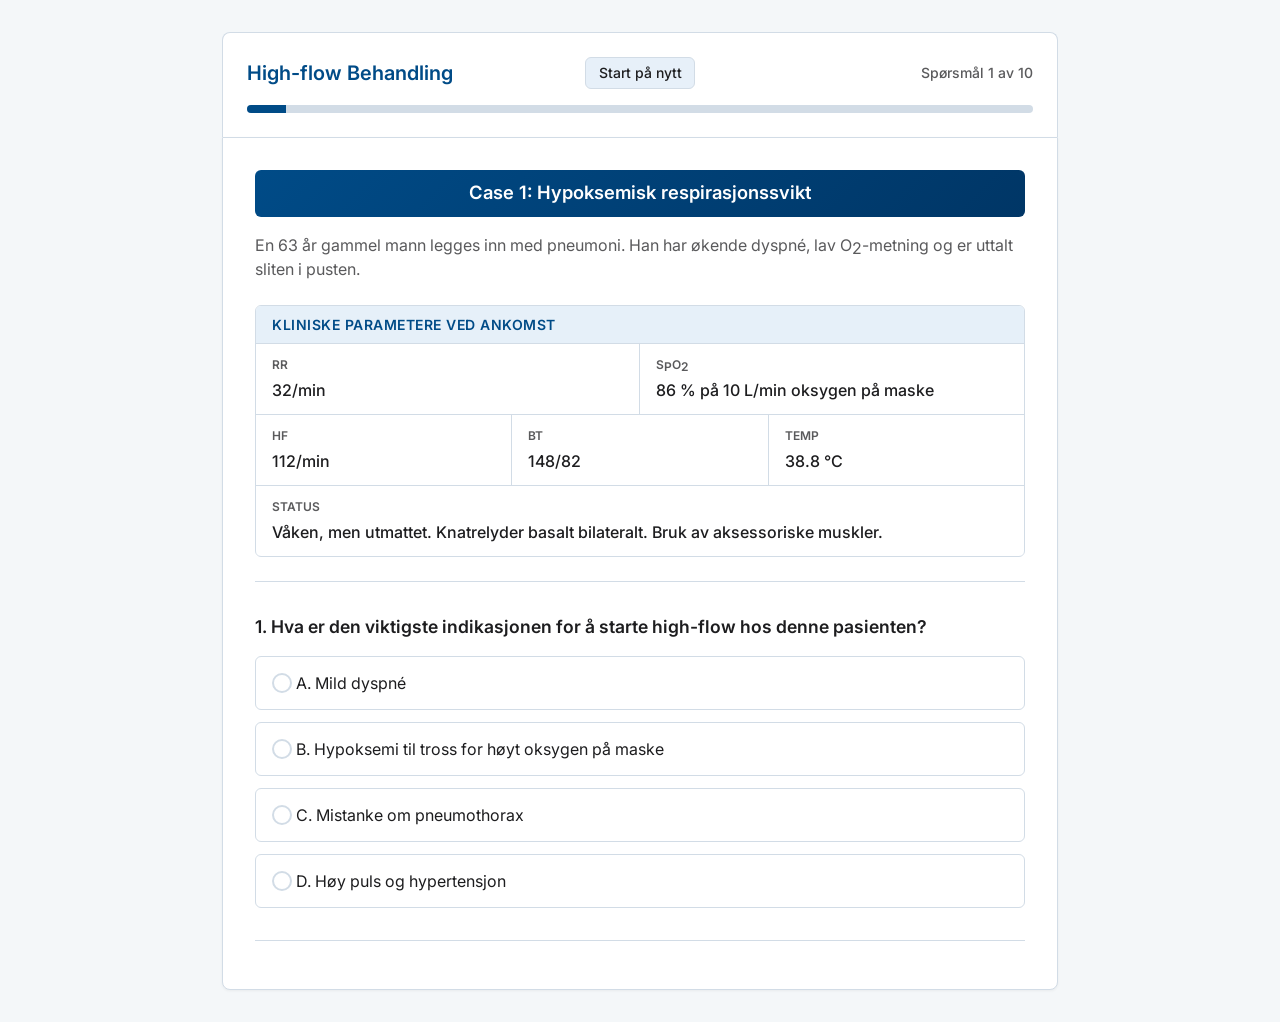
==== Adaptiv_Versjon/index.html @ 36c6d7aa "Oppdaterer prosjektet med adaptiv versjon og forbedringer" ====
<!DOCTYPE html>
<html lang="no">
<head>
    <meta charset="UTF-8">
    <meta name="viewport" content="width=device-width, initial-scale=1.0">
    <title>High-flow Behandling: Case-oppgaver</title>
    <link rel="stylesheet" href="style.css">
    <link href="https://fonts.googleapis.com/css2?family=Inter:wght@300;400;500;600;700&display=swap" rel="stylesheet">
</head>
<body>

    <div id="app-container" class="app-container">
        
        <!-- Header & Progress -->
        <header class="app-header">
            <div class="header-top">
                <h1>High-flow Behandling</h1>
                <button class="btn btn-secondary btn-sm" onclick="resetProgress(this)">Start på nytt</button>
                <span class="progress-text" id="progress-text">Spørsmål 1 av 10</span>
            </div>
            <div class="progress-bar-container">
                <div class="progress-bar-fill" id="progress-bar-fill"></div>
            </div>
        </header>

        <!-- Main Content Area -->
        <main class="app-main">
            <!-- Clinical Case Context -->
            <section class="case-section">
                <h2 id="case-title" class="case-title">Case tittel</h2>
                <div class="case-description" id="case-description">
                    Pasientbeskrivelse...
                </div>

                <!-- Clinical Data Box (Vitalia) -->
                <div class="clinical-data-box">
                    <div class="clinical-header">Kliniske parametere ved ankomst</div>
                    <div class="clinical-grid" id="clinical-grid">
                        <!-- Genereres fra JS -->
                    </div>
                </div>
            </section>

            <!-- Question and Options Area -->
            <section class="question-section" id="question-section">
                <h3 class="question-text" id="question-text">Spørsmålstekst?</h3>
                <div class="options-container" id="options-container">
                    <!-- Genereres fra JS -->
                </div>
            </section>

            <!-- Reasoning (Feedback) Area -->
            <section class="feedback-section hidden" id="feedback-section">
                <div class="feedback-box" id="feedback-box">
                    <p class="feedback-text" id="feedback-text">Feedback kommer her...</p>
                </div>
            </section>

            <!-- Action Area -->
            <footer class="app-footer">
                <button id="back-btn" class="btn btn-secondary btn-back hidden" onclick="previousQuestion()">Tilbake</button>
                <button id="next-btn" class="btn btn-primary btn-next hidden" onclick="nextQuestion()">Neste</button>
            </footer>
        </main>

        <!-- Completion Screen -->
        <div id="completion-screen" class="completion-screen hidden">
            <div class="completion-card">
                <h2>🎉 Bra jobbet!</h2>
                <p id="completion-score"></p>
                <p>Du har nå fullført oppgavene og kan gå videre til neste side.</p>
                <button class="btn btn-primary" onclick="restartModule()">Start på nytt</button>
            </div>
        </div>

    </div>

    <script src="script.js"></script>
</body>
</html>
---- Adaptiv_Versjon/style.css ----
:root {
    /* Clinical Color Palette */
    --hso-blue: #004b87;
    --hso-blue-light: #e6f0f9;
    --hso-blue-hover: #003666;
    
    --bg-main: #f4f7f9;
    --bg-card: #ffffff;
    
    --text-primary: #1d1d1f;
    --text-secondary: #5a5a5c;
    
    --border-color: #d2dce6;
    --shadow-sm: 0 1px 3px rgba(0,0,0,0.05);
    --shadow-md: 0 4px 6px rgba(0,0,0,0.05), 0 1px 3px rgba(0,0,0,0.1);
    
    /* Feedback Colors */
    --correct-border: #28a745;
    --correct-bg: #eafbee;
    --correct-text: #1d7c30;
    
    --incorrect-border: #dc3545;
    --incorrect-bg: #fbeded;
    --incorrect-text: #b02331;
    
    --clinical-red: #d32f2f; /* For vital signs like high pulse/low spo2 if we want to highlight, but sticking to clinical neutral for now */
    
    --transition: all 0.2s ease;
}

* {
    box-sizing: border-box;
    margin: 0;
    padding: 0;
}

body {
    font-family: 'Inter', -apple-system, sans-serif;
    background-color: var(--bg-main);
    color: var(--text-primary);
    line-height: 1.5;
}

sub {
    font-size: 1em;
    vertical-align: -0.2em;
    line-height: 0;
}

/* App Container (Responsive Layout) */
.app-container {
    margin: 0 auto;
    min-height: 100vh;
    position: relative;
    background-color: var(--bg-main);
    display: flex;
    flex-direction: column;
    width: 100%;
}

/* Desktop layout (default style for larger viewports) */
.app-container {
    max-width: 900px;
    padding: 2rem;
}

/* Mobile/Tablet layout: automatic when width <= 768px */
@media (max-width: 768px) {
    .app-container {
        max-width: 100%;
        padding: 0;
        background-color: #fff;
    }

    .app-container .app-main {
        padding: 1rem;
        border: none;
        box-shadow: none;
        border-radius: 0;
    }

    .app-container .app-header {
        border-radius: 0;
        border-left: none;
        border-right: none;
        border-top: none;
    }
}

/* Header & Progress */
.app-header {
    background-color: var(--bg-card);
    padding: 1.5rem;
    border-radius: 8px 8px 0 0;
    border: 1px solid var(--border-color);
    border-bottom: none;
}

.header-top {
    display: flex;
    justify-content: space-between;
    align-items: center;
    margin-bottom: 1rem;
}

.header-top h1 {
    flex: 1;
    text-align: left;
    font-size: 1.25rem;
    font-weight: 600;
    color: var(--hso-blue);
}

.header-top .btn {
    flex: 0 0 auto;
    margin: 0 0.5rem;
    background-color: #E7F0F9;
    text-align: center;
}

.progress-text {
    flex: 1;
    text-align: right;
    font-size: 0.875rem;
    color: var(--text-secondary);
    font-weight: 500;
}

.progress-bar-container {
    height: 8px;
    background-color: var(--border-color);
    border-radius: 4px;
    overflow: hidden;
}

.progress-bar-fill {
    height: 100%;
    background-color: var(--hso-blue);
    transition: width 0.4s ease;
}

/* Main Content */
.app-main {
    background-color: var(--bg-card);
    border: 1px solid var(--border-color);
    border-radius: 0 0 8px 8px;
    padding: 2rem;
    flex-grow: 1;
    display: flex;
    flex-direction: column;
    gap: 2rem;
    box-shadow: var(--shadow-sm);
}

/* Case Section */
.case-section {
    border-bottom: 1px solid var(--border-color);
    padding-bottom: 1.5rem;
}

.case-title {
    font-size: 1.15rem;
    font-weight: 600;
    margin-bottom: 1rem;
    color: white;
    background: linear-gradient(135deg, var(--hso-blue), var(--hso-blue-hover));
    padding: 0.6rem 1rem;
    border-radius: 6px;
    text-align: center;
}

.case-description {
    font-size: 1rem;
    color: var(--text-secondary);
    margin-bottom: 1.5rem;
}

/* Clinical Data Box */
.clinical-data-box {
    border: 1px solid var(--border-color);
    border-radius: 6px;
    overflow: hidden;
}

.clinical-header {
    background-color: var(--hso-blue-light);
    color: var(--hso-blue);
    padding: 0.5rem 1rem;
    font-weight: 600;
    font-size: 0.875rem;
    letter-spacing: 0.5px;
    text-transform: uppercase;
    border-bottom: 1px solid var(--border-color);
}

.clinical-grid {
    display: grid;
    grid-template-columns: repeat(12, 1fr);
    gap: 1px;
    background-color: var(--border-color);
}

.clinical-item {
    background-color: var(--bg-card);
    padding: 0.75rem 1rem;
}

.clinical-label {
    font-size: 0.75rem;
    color: var(--text-secondary);
    text-transform: uppercase;
    margin-bottom: 0.25rem;
    font-weight: 600;
}

.clinical-value {
    font-size: 1rem;
    font-weight: 500;
    color: var(--text-primary);
}

.clinical-item.grid-row-1 {
    grid-column: span 6;
}

.clinical-item.grid-row-2.span-4 {
    grid-column: span 4;
}

.clinical-item.grid-row-2.span-3 {
    grid-column: span 3;
}

.clinical-item.grid-row-2.span-6 {
    grid-column: span 6;
}

.clinical-item.full-width {
    grid-column: 1 / -1;
}

/* Question Section */
.question-text {
    font-size: 1.1rem;
    font-weight: 600;
    margin-bottom: 1rem;
}

.options-container {
    display: flex;
    flex-direction: column;
    gap: 0.75rem;
}

.option-btn {
    text-align: left;
    padding: 1rem 1.25rem;
    background-color: var(--bg-card);
    border: 1px solid var(--border-color);
    border-radius: 6px;
    font-size: 1rem;
    color: var(--text-primary);
    cursor: pointer;
    transition: var(--transition);
    font-family: inherit;
    position: relative;
    padding-left: 2.5rem;
}

.option-btn::before {
    content: '';
    position: absolute;
    left: 1rem;
    top: 50%;
    transform: translateY(-50%);
    width: 16px;
    height: 16px;
    border: 2px solid var(--border-color);
    border-radius: 50%;
    transition: var(--transition);
}

.option-btn:hover:not(:disabled) {
    border-color: var(--hso-blue);
    background-color: var(--hso-blue-light);
}

.option-btn:hover:not(:disabled)::before {
    border-color: var(--hso-blue);
}

.option-btn.selected-correct {
    border-color: var(--correct-border);
    background-color: var(--correct-bg);
    color: var(--correct-text);
}

.option-btn.selected-correct::before {
    border-color: var(--correct-border);
    background-color: var(--correct-border);
}

.option-btn.selected-incorrect {
    border-color: var(--incorrect-border);
    background-color: var(--incorrect-bg);
    color: var(--incorrect-text);
}

.option-btn.selected-incorrect::before {
    border-color: var(--incorrect-border);
    background-color: var(--incorrect-border);
}

.option-btn.correct-reveal {
    border-color: var(--correct-border);
    border-width: 2px;
}

.option-btn:disabled {
    cursor: default;
    opacity: 0.6;
}

/* Feedback Section */
.feedback-section {
    animation: fadeIn 0.4s ease;
}

.feedback-box {
    padding: 1.25rem;
    border-radius: 6px;
    border-left: 4px solid var(--hso-blue);
    background-color: var(--bg-main);
}

.feedback-box.correct {
    border-left-color: var(--correct-border);
    background-color: var(--correct-bg);
}

.feedback-box.incorrect {
    border-left-color: var(--incorrect-border);
    background-color: var(--incorrect-bg);
}

.feedback-title {
    font-size: 0.9rem;
    font-weight: 700;
    text-transform: uppercase;
    margin-bottom: 0.5rem;
}

.feedback-text {
    font-size: 0.95rem;
}

/* Footer & Buttons */
.app-footer {
    display: flex;
    justify-content: space-between;
    align-items: center;
    padding-top: 1rem;
    border-top: 1px solid var(--border-color);
    gap: 0.5rem;
}

.btn-back {
    margin-right: auto;
}

.btn {
    padding: 0.75rem 1.5rem;
    font-size: 1rem;
    font-weight: 500;
    border-radius: 6px;
    cursor: pointer;
    transition: var(--transition);
    border: none;
    font-family: inherit;
}

.btn-primary {
    background-color: var(--hso-blue);
    color: white;
}

.btn-primary:hover {
    background-color: var(--hso-blue-hover);
}

.btn-secondary {
    background-color: white;
    color: var(--text-primary);
    border: 1px solid var(--border-color);
}

.btn-secondary:hover {
    background-color: var(--bg-main);
}

.btn-sm {
    padding: 0.4rem 0.8rem;
    font-size: 0.875rem;
}

.btn-text {
    background: none;
    color: var(--text-secondary);
    padding: 0.5rem;
    font-size: 0.875rem;
    text-decoration: underline;
}

.btn-text:hover {
    color: var(--text-primary);
}

/* View selector styles removed - responsive layout is now automatic */

/* Completion Screen */
.completion-screen {
    position: absolute;
    top: 0; left: 0; width: 100%; height: 100%;
    background-color: var(--bg-card);
    display: flex;
    justify-content: center;
    align-items: center;
    z-index: 100;
    border-radius: 8px;
}

.completion-card {
    text-align: center;
    padding: 2rem;
    max-width: 500px;
}

.completion-card h2 {
    color: var(--hso-blue);
    font-size: 1.75rem;
    margin-bottom: 1rem;
}

.completion-card p {
    color: var(--text-secondary);
    margin-bottom: 1.5rem;
}

.completion-links {
    text-align: left;
    background-color: var(--bg-main);
    padding: 1.5rem;
    border-radius: 6px;
    border: 1px solid var(--border-color);
    margin-bottom: 2rem;
}

.completion-links ul {
    margin-top: 0.5rem;
    padding-left: 1.5rem;
    color: var(--hso-blue);
}

/* Helpers */
.hidden {
    display: none !important;
}

/* Fade transition for question changes (UX-3) */
.app-main.fade-out {
    opacity: 0;
    transform: translateY(-8px);
    transition: opacity 0.25s ease, transform 0.25s ease;
}

.app-main.fade-in {
    opacity: 1;
    transform: translateY(0);
    transition: opacity 0.3s ease, transform 0.3s ease;
}

/* New case banner removed */

@keyframes fadeIn {
    from { opacity: 0; transform: translateY(-5px); }
    to { opacity: 1; transform: translateY(0); }
}

/* Bug 4 fix: Responsive media queries for narrow screens */
@media (max-width: 600px) {
    .app-container {
        padding: 0;
    }

    .app-header {
        padding: 1rem;
    }

    .header-top h1 {
        font-size: 1rem;
    }

    .progress-text {
        font-size: 0.75rem;
    }

    .app-main {
        padding: 1rem;
        gap: 1.25rem;
    }

    .case-title {
        font-size: 1rem;
    }

    .case-description {
        font-size: 0.9rem;
    }

    .clinical-grid {
        grid-template-columns: repeat(2, 1fr);
    }

    .clinical-item.grid-row-1,
    .clinical-item.grid-row-2.span-4,
    .clinical-item.grid-row-2.span-3,
    .clinical-item.grid-row-2.span-6 {
        grid-column: span 1;
    }

    .clinical-item.full-width {
        grid-column: span 2;
    }

    .clinical-label {
        font-size: 0.7rem;
    }

    .clinical-value {
        font-size: 0.875rem;
    }

    .question-text {
        font-size: 0.95rem;
    }

    .option-btn {
        padding: 0.75rem 1rem;
        padding-left: 2.25rem;
        font-size: 0.9rem;
    }

    .feedback-box {
        padding: 1rem;
    }

    .feedback-text {
        font-size: 0.875rem;
    }

    .btn {
        padding: 0.6rem 1.2rem;
        font-size: 0.9rem;
    }

    .view-selector-card {
        padding: 1.5rem;
    }

    .completion-card h2 {
        font-size: 1.35rem;
    }

    .completion-card p {
        font-size: 0.9rem;
    }
}
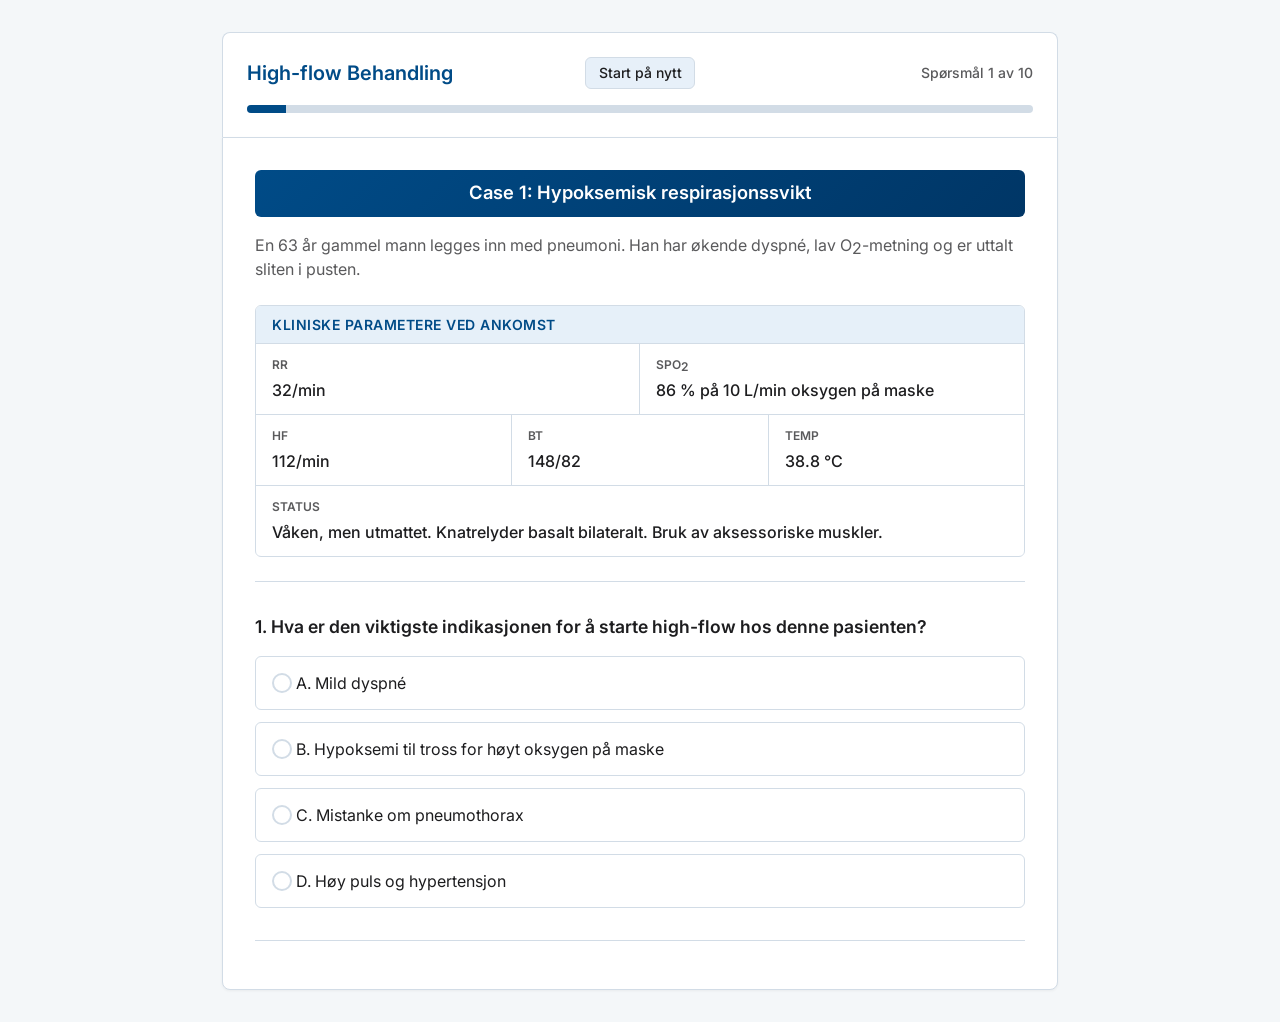
==== commit 6c136957: "Fix SpO2 formatting and update completion text" ====
--- a/Adaptiv_Versjon/index.html
+++ b/Adaptiv_Versjon/index.html
@@ -68,7 +68,7 @@
             <div class="completion-card">
                 <h2>🎉 Bra jobbet!</h2>
                 <p id="completion-score"></p>
-                <p>Du har nå fullført oppgavene og kan gå videre til neste side.</p>
+                <p>Du har nå fullført oppgaven, skroll ned og gå videre til neste leksjon.</p>
                 <button class="btn btn-primary" onclick="restartModule()">Start på nytt</button>
             </div>
         </div>
